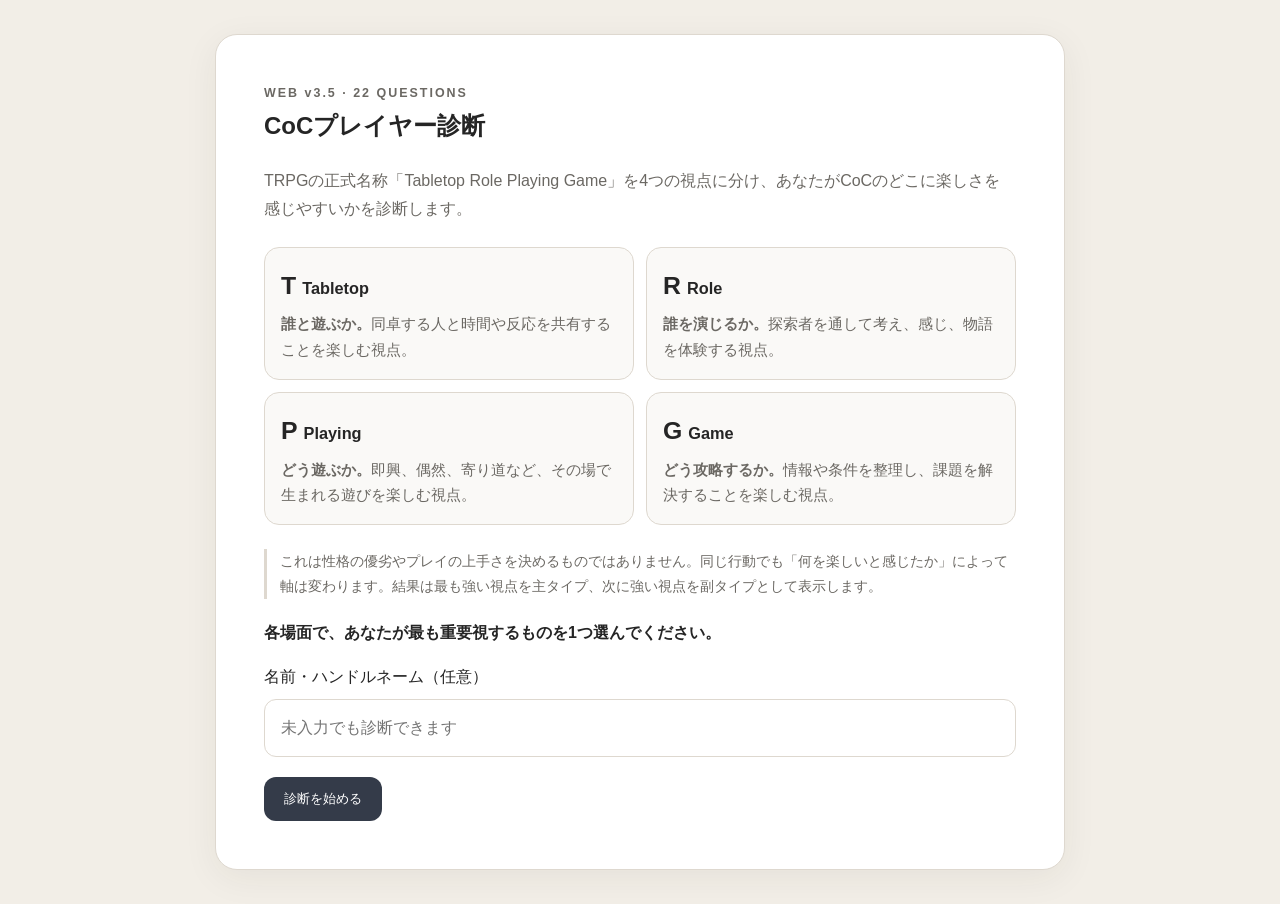
==== index.html @ da8b5dce "Add CoC player diagnosis static site" ====
<!doctype html>
<html lang="ja">
<head>
<meta charset="utf-8">
<meta name="viewport" content="width=device-width,initial-scale=1">
<title>CoCプレイヤー診断</title>
<meta name="description" content="22問で、あなたがCoCのどこに楽しさを感じやすいかを12タイプに診断します。">
<meta property="og:title" content="CoCプレイヤー診断">
<meta property="og:description" content="22問であなたのCoCの遊び方を12タイプに診断。">
<meta property="og:type" content="website">
<meta property="og:url" content="https://kanjiki.github.io/coc-player-type/">
<meta name="twitter:card" content="summary">
<style>
:root{--ink:#252525;--muted:#6b6863;--paper:#f2eee7;--card:#fff;--line:#ded8cf;--accent:#343b49}*{box-sizing:border-box}body{margin:0;background:var(--paper);color:var(--ink);font-family:-apple-system,BlinkMacSystemFont,"Segoe UI","Noto Sans JP",sans-serif;line-height:1.75}.wrap{width:min(850px,calc(100% - 28px));margin:34px auto}.card{background:var(--card);border:1px solid var(--line);border-radius:22px;padding:clamp(22px,5vw,48px);box-shadow:0 8px 35px #342b2010}.hidden{display:none!important}h1,h2,h3,p{margin-top:0}.eyebrow{font-size:.78rem;letter-spacing:.16em;color:var(--muted);font-weight:800}.lead{color:var(--muted)}.axis-grid{display:grid;grid-template-columns:repeat(2,1fr);gap:12px;margin:24px 0}.axis-card{border:1px solid var(--line);border-radius:15px;padding:16px;background:#faf9f7}.axis-card h3{margin:0 0 5px;font-size:1.02rem}.axis-card b{font-size:1.55rem;margin-right:6px}.axis-card p{font-size:.91rem;color:var(--muted);margin:0}.note{font-size:.88rem;color:var(--muted);border-left:3px solid var(--line);padding-left:13px;margin:20px 0}input{width:100%;padding:14px 16px;border:1px solid var(--line);border-radius:12px;font:inherit;margin:8px 0 20px}.btns{display:flex;gap:10px;flex-wrap:wrap}.btn{border:0;border-radius:12px;padding:13px 20px;background:var(--accent);color:#fff;font:700 1rem inherit;cursor:pointer}.btn.sub{background:#ebe7e0;color:var(--ink)}.progress{height:8px;background:#e6e1d9;border-radius:10px;overflow:hidden;margin:12px 0 28px}.progress i{display:block;height:100%;background:var(--accent)}.option{display:block;width:100%;text-align:left;margin:10px 0;padding:15px 17px;border:1px solid var(--line);border-radius:14px;background:#fff;color:var(--ink);font:inherit;cursor:pointer}.option:hover,.option.selected{border-color:var(--accent);background:#f4f5f7}.type{font-size:clamp(2.7rem,11vw,5.7rem);font-weight:900;line-height:1.08;margin:.15em 0}.type-code{margin:7px 0 4px;color:var(--muted);font-weight:900;letter-spacing:.08em}.subtitle{font-size:1.2rem;color:var(--muted);font-weight:700}.box{background:#f7f5f1;border-radius:16px;padding:20px;margin:20px 0}.compat{border-left:6px solid var(--accent)}.scores{display:grid;grid-template-columns:repeat(4,1fr);gap:9px;margin:18px 0}.score{background:#f3f1ed;border-radius:12px;text-align:center;padding:12px 4px}.score b{display:block;font-size:1.3rem}canvas#radar{width:min(100%,650px);display:block;margin:15px auto}.status{color:var(--muted);font-size:.9rem;margin-top:12px}.share-note{color:var(--muted);font-size:.85rem;margin-top:13px}@media(max-width:560px){.scores,.axis-grid{grid-template-columns:1fr}.btn{width:100%}}
</style>
</head>
<body>
<main class="wrap">
<section id="start" class="card">
<div class="eyebrow">WEB v3.5 · 22 QUESTIONS</div><h1>CoCプレイヤー診断</h1>
<p class="lead">TRPGの正式名称「Tabletop Role Playing Game」を4つの視点に分け、あなたがCoCのどこに楽しさを感じやすいかを診断します。</p>
<div class="axis-grid">
<article class="axis-card"><h3><b>T</b>Tabletop</h3><p><strong>誰と遊ぶか。</strong>同卓する人と時間や反応を共有することを楽しむ視点。</p></article>
<article class="axis-card"><h3><b>R</b>Role</h3><p><strong>誰を演じるか。</strong>探索者を通して考え、感じ、物語を体験する視点。</p></article>
<article class="axis-card"><h3><b>P</b>Playing</h3><p><strong>どう遊ぶか。</strong>即興、偶然、寄り道など、その場で生まれる遊びを楽しむ視点。</p></article>
<article class="axis-card"><h3><b>G</b>Game</h3><p><strong>どう攻略するか。</strong>情報や条件を整理し、課題を解決することを楽しむ視点。</p></article>
</div>
<p class="note">これは性格の優劣やプレイの上手さを決めるものではありません。同じ行動でも「何を楽しいと感じたか」によって軸は変わります。結果は最も強い視点を主タイプ、次に強い視点を副タイプとして表示します。</p>
<p><strong>各場面で、あなたが最も重要視するものを1つ選んでください。</strong></p>
<label>名前・ハンドルネーム（任意）<input id="name" maxlength="40" placeholder="未入力でも診断できます"></label>
<button class="btn" onclick="startDiagnosis()">診断を始める</button>
</section>
<section id="quiz" class="card hidden"><div id="count" class="eyebrow"></div><div class="progress"><i id="bar"></i></div><h2 id="question"></h2><p id="scene" class="lead"></p><div id="options"></div><div class="btns"><button class="btn sub" id="back" onclick="goBack()">戻る</button></div></section>
<section id="result" class="card hidden"><div class="eyebrow">YOUR COC PLAYER TYPE</div><p id="named" class="lead"></p><div id="type" class="type"></div><div id="typeCode" class="type-code"></div><div id="typeName" class="subtitle"></div><canvas id="radar" width="700" height="560"></canvas><div id="scores" class="scores"></div><div class="box"><h3>あなたのプレイスタイル</h3><p id="description"></p></div><div class="box compat"><h3>相性◎ <span id="compatType"></span></h3><p id="compatReason"></p></div><div class="box"><h3>T / R / P / G の読み方</h3><div id="axisDetails" class="axis-grid"></div></div><p id="same" class="lead"></p><div class="btns"><button class="btn" onclick="saveImage()">結果画像を保存</button><button class="btn" onclick="shareX()">Xで共有</button><button class="btn sub" onclick="nativeShare()">共有</button><button class="btn sub" onclick="copyResult()">結果をコピー</button><button class="btn sub" onclick="restart()">もう一度</button></div><p class="share-note">PCなど画像を直接共有できない環境では、結果画像を保存した後にX投稿画面を開きます。</p><p id="status" class="status"></p></section>
</main>
<script>
const APP_VERSION='3.5.0';
const SITE_URL='https://kanjiki.github.io/coc-player-type/';
const GAS_API_URL='https://script.google.com/macros/s/AKfycbxpLJ0yHbtepDPN4psF2YjcACxjlDosoeawcub04S1Fw8OlVNQe9ndYoj5sgrIDUpAW0g/exec';
const QUESTIONS=[
['卓への誘い','知人からCoCのセッションに誘われた。参加者とシナリオはまだ決まっていない。',['どのような人が参加するのかが気になる。気の合う人たちなら、内容はそれほど問わない。','どのような探索者を作ることができそうかを考える。','まだ何も決まっていないことに、かえって楽しさを感じる。','所要時間やシナリオの難易度など、予定を立てるための情報がほしい。'],[1.5,1,1,1]],
['初対面のPL','参加者の中に、同卓したことのないPLが数人いる。',['初めての人たちとうまく馴染めるかが気になる。','その人たちに合わせ、どのような探索者を作るか考える。','思いがけないやり取りが起こりそうで楽しみだ。','卓の進行速度が読みにくい点が気になる。'],[1.5,1,1,1.5]],
['シナリオ選択','複数のシナリオから一つを選ぶことになった。',['今回のメンバーで最も楽しくなりそうなもの。','作りたい探索者を活かせそうなもの。','あらすじから展開が読めないもの。','遊びごたえがありそうなもの。'],[1.5,1.5,1.5,1.5]],
['HOを握るなら','HOを選択することになった。',['他の人の希望を見て残ったものを選ぶ。','一番性癖に刺さったものを選ぶ。','自由度が高そうなものを選ぶ。','自分の能力が活かせそうなものを選ぶ。'],[1.5,1,1.5,1.5]],
['探索者作成','新しい探索者を作る。何を重視する？',['誰かと組んだときに会話や絡みが生まれやすい人物。','どんな人生を送り、何を大切にしている人物か。','こんな人物を作ったら卓でどうなるか。','技能や能力値を見て役立つ構成。'],[1,1.5,1,1]],
['セッション開始','このシナリオでは探索者の行動にかなり自由度がある。',['このメンバーで好きに遊べることが楽しみ。','探索者が最も行いそうな行動を考える。','普段ならしない行動も選択肢に入れたい。','最もゴールに近づく行動を取る。'],[1.5,1.5,1,1]],
['NPCとの会話','会話が続くが、事件に関係する情報はまだ出てこない。',['他のPLの反応を見ることも含めて楽しめる。','探索者ならどんな態度を取るか考える。','事件と関係のない話題まで広げてみる。','会話を整理して要点を聞きたい。'],[1,1.5,1.5,1.5]],
['ダイスの振り直し','KPからダイスを振り直す権利が与えられた。',['皆のために使いたい。','自分のロールプレイを通すために使いたい。','思い切った提案を通すために使いたい。','状況を打開する手札として使いたい。'],[1,1.5,.5,1.5]],
['発狂','あなたの探索者は発狂してしまった。',['他PLにも伝わりやすい発狂ロールプレイをする。','探索者に最もふさわしい発狂ロールプレイをする。','発狂を逆手に取り何かできないか考える。','速やかに精神分析を要求する。'],[1,1.5,1.5,1.5]],
['偶然の失敗','ダイスに失敗し、予想外の状況になった。',['全員で慌てたり笑ったりすることも面白い。','失敗を踏まえたロールプレイを考える。','失敗をきっかけに違う方向へ話を転がしたい。','当初の計画をどう修正するか考える。'],[.5,1.5,1,1.5]],
['他PLの発言','別のPLがシリアスな場面で少し場違いな発言をした。',['その一言で卓全体の空気が変わるのも楽しい。','探索者ならどう受け取るか考える。','流れに乗って自分も軽い返しをしてみる。','今後の交渉や状況への影響が気になる。','KPの次の発言を待つ。'],[1,1.5,.5,1,0]],
['戦闘の進め方','探索者たちは戦闘に突入した。',['他のPLの反応も含めて楽しむ。','戦闘中もロールプレイを続ける。','できれば戦闘以外の技能を振りたい。','リスクとリターンを考え戦略を練る。'],[1,1.5,1.5,1.5]],
['トロッコ問題','5人を救うには、別の1人を犠牲にする必要があるように見える。',['難しい状況を全員で体験することが印象に残る。','探索者が選択後に何を抱えるか考える。','本当にこの二択しかないのか考える。','最も被害の少ない選択を考える。'],[1,1.5,1,1.5]],
['探索中の寄り道','本筋とは関係なさそうな場所を見つけた。',['皆で見て回る時間も楽しそう。','探索者が興味を持つか考える。','関係がなさそうだからこそ寄り道したい。','残り時間から寄る価値を判断する。'],[1,1,1.5,1.5]],
['KPの想定外','KPの想定していなかった方法で問題を解決した。',['全員で「まさか」と笑えるのが面白い。','探索者の行動の結果なので胸を張る。','この先も予定外の方向へ進めたい。','次に必要な行動を考える。'],[1,1.5,1.5,1.5]],
['危険な呪文','大きな代償を伴うが状況を打開できる呪文が見つかった。',['皆でどうするか話す時間が記憶に残る。','探索者なら使うかを考える。','使い方を変えたら別の結果にならないか試す。','成功確率と代償を比較する。'],[1,1.5,1.5,1.5]],
['長時間セッション','予定より1時間以上長引いている。',['このメンバーともう少し遊びたい。','探索者の結末まで見届けたい。','普段なら見ないところまで遊べそう。','明日の予定から終了時刻が気になる。'],[1,1,.5,1.5]],
['探索者の死','自分の探索者が瀕死になった。',['それすら楽しい思い出になると感じる。','死ぬ間際のロールプレイを考える。','最後に思い切ったことをしたい。','生存率を上げる手段を整理する。'],[.5,1,1,1]],
['セッション終了','KPがセッション終了を告げた。',['この人たちと遊べなくなるのが少し寂しい。','探索者やNPCのその後に思いをはせる。','もう少し何かやってもよかったと思う。','未回収の情報や未解決部分が気になる。'],[1,1,1,1]],
['セッション後','感想を話している。',['PL会議が盛り上がったことを振り返る。','探索者の心情を振り返る。','予想外に転がった場面を振り返る。','別の判断ならもっと上手く進めたか考える。'],[1.5,1.5,1,1.5]],
['次回の卓','同じメンバーから「またやろう」と誘われた。',['シナリオが何であれこのメンバーなら参加したい。','次はどんな探索者を作るか考える。','次は少し変わった遊び方をしたい。','次はもう少し難しいシナリオをしたい。'],[2,2,2,2]],
['最後に残せるもの','CoCを二度と遊べないとしたら、一つだけ残せる。',['このメンバーと笑ったり騒いだりした時間。','探索者としてその世界を生きた感覚。','その卓だけの偶然の展開や出来事。','難しい事件を判断で解決した達成感。','セッションログ。'],[2,2,2,2,0]]];
const KEYS=['T','R','P','G'];
const NAMES={T:'Tabletop',R:'Role',P:'Playing',G:'Game'};
const TYPE_NICKNAMES={TR:'共演卓型',TP:'ハプニング卓型',TG:'チーム攻略型',RT:'関係性演者型',RP:'即興役者型',RG:'役柄攻略型',PT:'巻き込み即興型',PR:'即興ドラマ型',PG:'奇策攻略型',GT:'協働攻略型',GR:'キャラ戦術型',GP:'実験攻略型'};
const AXES={T:['誰と遊ぶか','人と同じ時間や出来事を共有することに価値を置く視点です。場の反応や関係を受け止め、皆が参加しやすい空気を育てます。強く出ると、慣れたメンバーや共有済みの作法を安心材料にし、新しい形式には慎重になることがあります。'],R:['誰を演じるか','探索者を媒介に、世界を考え、感じ、選択することに価値を置く視点です。人物像や関係に説得力と余韻を生みます。強く出ると、自分の探索者の体験だけで満足し、卓全体への目配りが後になることがあります。'],P:['どう遊ぶか','正解だけでなく、即興、偶然、寄り道、試みから生まれる遊びに価値を置く視点です。予定外を展開へ変え、卓に新鮮さを加えます。強く出ると、自分が面白いと感じた発想が周囲にも同じように届いていると思いやすいことがあります。'],G:['どう攻略するか','情報、条件、リスクを整理し、与えられた課題を解決することに価値を置く視点です。目的を見失わず、セッションを前へ進めます。強く出ると、決められた課題の処理に集中し、目的のない寄り道や課題自体の組み替えを後回しにすることがあります。']};
const TYPE_DATA={TR:['つながりを育てる物語の伴走者','同卓する人との空気や関係を大切にしながら、探索者同士の感情や物語を味わうタイプです。相手の表現を受け止め、会話に温度を生むのが得意。慣れた関係や共有された作法を安心材料にするぶん、新しい進め方には少し時間をかけて馴染むことがあります。'],TP:['みんなの遊びを広げるムードメーカー','卓全体の楽しさを見ながら、偶然や寄り道を遊びへ変えるタイプです。場の反応を拾って展開を柔らかく広げます。周囲への配慮が発想の安全網になる一方、いつもの空気を守ろうとして大胆な案を一度見送ることもあります。'],TG:['卓を整える安定進行サポーター','参加者の歩調を見ながら、今必要な行動を着実に進めるタイプです。情報整理や役割分担を通じて、誰も置いていかない進行を支えます。既に共有された目的や手順には強い一方、前例のない方針には慎重に確かめてから動く傾向があります。'],RT:['関係の中で探索者を生きる演技派','探索者の気持ちや背景を軸にしつつ、他のPCとの関係の中で表現を深めるタイプです。やり取りに説得力と余韻を生みます。自分の探索者の体験に集中すると、その場で十分楽しめているぶん、全体の進行への目配りが後になることがあります。'],RP:['ひらめきで物語を動かす主人公肌','探索者らしさを起点に、予想外の選択や展開まで楽しむタイプです。キャラクターの衝動を生きた物語へ変える力があります。自分の中で面白さがはっきりしているほど、その魅力が他の参加者にも共有されているかを確認し忘れることがあります。'],RG:['信念と解決を両立する実践派','探索者として筋の通った選択をしながら、事件の解決にも責任を持つタイプです。物語上の納得感と成果を両立させます。人物像と目的の両方を大切にするため、即興的な方向転換には理由や手応えを求めやすい傾向があります。'],PT:['場を読んで仕掛けるアイデアメーカー','面白い出来事を自分から生み出しつつ、卓の反応を見て強さを調整できるタイプです。発想と気配りを両立し、停滞した場面へ風を入れます。手応えのあるアイデアほど自信を持ちやすいので、周囲が別の楽しみを見ている時には一呼吸置くと魅力がより伝わります。'],PR:['キャラクターで驚きを生む表現者','まず面白い展開を見つけ、それを探索者らしい行動として形にするタイプです。卓に忘れがたい瞬間を作る創造力があります。自分の発想とキャラクター像が強く結びつくほど、周囲にも同じ面白さが届いていると感じやすい面があります。'],PG:['試して突破するトリックスター','定石に限らず面白そうな方法を試し、使えるものを解決へつなげるタイプです。停滞を破る実験精神と実用性を備えます。発想が成果へ直結すると、人間関係や感情の過程を短く扱いやすいため、仲間の反応を拾うと強みがさらに活きます。'],GT:['全員を前へ運ぶナビゲーター','事件解決を軸に、参加者が動きやすい順序や役割を整えるタイプです。目的を見失わず、卓全体を安定して前進させます。与えられた課題の処理には特に強い一方、課題そのものを作り替える発想は、他の人の提案から得ることが多いでしょう。'],GR:['探索者らしく解き明かす戦略家','事件を解決することを優先しながら、探索者の人格や選択にも筋を通すタイプです。効率だけでなく物語として納得できる攻略を組み立てます。明確な目的と人物像があるほど力を発揮する反面、目的の見えない寄り道には価値を見つけるまで少し時間がかかります。'],GP:['手段を発明する攻略クリエイター','ゴールを見据えながら、常識にとらわれない方法を試すタイプです。与えられた問題を柔軟な手段で解くことに強く、突破口を作ります。成功条件へ意識が集まると、人物同士の感情や過程を結果より軽く見ることがあるため、そこを拾う仲間がいると幅が広がります。']};
const COMPAT={TR:['GT','GTが次に必要な行動を示し、TRが人間関係と会話に厚みを加えます。進行と交流を自然に分担できる組み合わせです。'],TP:['GR','TPの柔らかな発想を、GRが探索者らしさと解決の両面から形にします。遊び心がシナリオへきれいにつながります。'],TG:['RT','TGが全員の歩調と進行を整え、RTが場面に感情と物語を加えます。安定した卓に印象深い交流が生まれます。'],RT:['TG','TGが迷いなく場面を前へ運ぶため、RTは探索者同士の関係や感情表現に集中できます。互いの得意分野が明確です。'],RP:['GT','GTが目的と卓全体の見通しを支え、RPが探索者ならではの意外性を加えます。自由な表現が物語の前進へ結びつきます。'],RG:['TP','TPが周囲を見ながら安全な変化を持ち込み、RGがそれを探索者らしい解決へ整えます。堅実さと遊び心が両立します。'],PT:['GR','PTが場を動かすアイデアを出し、GRが人物像と目的に沿って磨きます。発想担当と編集担当のように力を合わせられます。'],PR:['TG','TGが共有目的と安定した足場を作ることで、PRの大胆な表現が卓全体へ届きやすくなります。刺激と安定が互いを引き立てます。'],PG:['TR','PGの実験的な攻略に、TRが仲間との関係や場の反応を結びつけます。面白い方法が全員の体験として育つ組み合わせです。'],GT:['RP','GTがセッションを前へ運び、RPが探索者ならではの感情と意外性を加えます。達成だけで終わらない物語が生まれます。'],GR:['PT','GRの筋道ある攻略に、PTが周囲へ配慮した偶発性を持ち込みます。完成度と新鮮さを同時に高められます。'],GP:['TR','GPが柔軟な方法で突破口を作り、TRがその過程を人や探索者の関係へつなぎます。攻略が共有した物語として残ります。']};
let index=0,answers=Array(22).fill(null),orders=[],resultData=null;const progressLogged=new Set();
function el(id){return document.getElementById(id)}function show(id){['start','quiz','result'].forEach(x=>el(x).classList.toggle('hidden',x!==id))}
function createSessionId(){try{if(crypto&&crypto.randomUUID)return crypto.randomUUID()}catch(e){}return 's_'+Date.now().toString(36)+'_'+Math.random().toString(36).slice(2,12)}let sessionId='';try{sessionId=sessionStorage.getItem('coc_diag_session_id')||'';if(!sessionId){sessionId=createSessionId();sessionStorage.setItem('coc_diag_session_id',sessionId)}}catch(e){sessionId=createSessionId()}
function detectSource(){try{const src=new URLSearchParams(location.search).get('src');if(src==='x')return'x';if(!document.referrer)return'direct';const host=new URL(document.referrer).hostname.toLowerCase();if(host==='x.com'||host.endsWith('.x.com')||host==='twitter.com'||host.endsWith('.twitter.com')||host==='t.co')return'x';return'other'}catch(e){return document.referrer?'other':'direct'}}function deviceClass(){return/Android|iPhone|iPad|iPod|Mobile/i.test(navigator.userAgent||'')?'mobile':'desktop'}
function postToGas(action,data){const form=new URLSearchParams();form.set('payload',JSON.stringify({action,data}));return fetch(GAS_API_URL,{method:'POST',mode:'no-cors',headers:{'Content-Type':'application/x-www-form-urlencoded;charset=UTF-8'},body:form.toString(),keepalive:true}).catch(()=>{})}
function logFunnel(event,extra={}){postToGas('funnel',{sessionId,event,source:detectSource(),type:resultData?resultData.type:'',questionIndex:extra.questionIndex==null?'':extra.questionIndex,shareMethod:extra.shareMethod||'',referrer:document.referrer||'',deviceClass:deviceClass(),success:typeof extra.success==='boolean'?extra.success:'',note:extra.note||''})}
function startDiagnosis(){index=0;answers=Array(22).fill(null);orders=QUESTIONS.map(q=>q[2].map((_,i)=>i).sort(()=>Math.random()-.5));progressLogged.clear();logFunnel('start');show('quiz');renderQuestion()}
function renderQuestion(){const q=QUESTIONS[index];el('count').textContent='QUESTION '+(index+1)+' / 22';el('bar').style.width=((index+1)/22*100)+'%';el('question').textContent=q[0];el('scene').textContent=q[1];el('back').disabled=index===0;el('options').innerHTML='';orders[index].forEach(i=>{const b=document.createElement('button');b.className='option'+(answers[index]===i?' selected':'');b.textContent=q[2][i];b.onclick=()=>choose(i);el('options').appendChild(b)})}
function choose(i){answers[index]=i;const n=index+1;if([5,10,15,20,22].includes(n)&&!progressLogged.has(n)){progressLogged.add(n);logFunnel('question_progress',{questionIndex:n})}if(index<21){index++;renderQuestion()}else finish()}function goBack(){if(index>0){index--;renderQuestion()}}
function finish(){const raw={T:0,R:0,P:0,G:0},max={T:0,R:0,P:0,G:0};QUESTIONS.forEach((q,qi)=>{KEYS.forEach((k,i)=>max[k]+=q[3][i]||0);const a=answers[qi];if(a<4)raw[KEYS[a]]+=q[3][a]||0});const scores={};KEYS.forEach(k=>scores[k]=Math.round(raw[k]/max[k]*250)/10);const sorted=KEYS.slice().sort((a,b)=>scores[b]-scores[a]||KEYS.indexOf(a)-KEYS.indexOf(b));const type=sorted[0]+sorted[1];resultData={name:el('name').value.trim(),type,scores,description:TYPE_DATA[type][1],typeName:TYPE_DATA[type][0],nickname:TYPE_NICKNAMES[type],compat:COMPAT[type]};renderResult();show('result');logFunnel('result_view',{questionIndex:22});saveToSheet()}
function renderResult(){const r=resultData;el('named').textContent=r.name?r.name+'さんの診断結果':'';el('type').textContent=r.nickname;el('typeCode').textContent=r.type+' · '+NAMES[r.type[0]]+' × '+NAMES[r.type[1]];el('typeName').textContent=r.typeName;el('description').textContent=r.description;el('compatType').textContent=r.compat[0]+'（'+(TYPE_NICKNAMES[r.compat[0]]||'')+'）';el('compatReason').textContent=r.compat[1];el('scores').innerHTML=KEYS.map(k=>'<div class="score">'+k+'<b>'+r.scores[k].toFixed(1)+'</b>/ 25</div>').join('');el('axisDetails').innerHTML=KEYS.map(k=>'<article class="axis-card"><h3><b>'+k+'</b>'+NAMES[k]+' — '+AXES[k][0]+'</h3><p>'+AXES[k][1]+'</p></article>').join('');drawRadar(el('radar').getContext('2d'),r.scores,350,275,195)}
function saveToSheet(){postToGas('saveResponse',{name:resultData.name,type:resultData.type,scores:resultData.scores,answers:answers.map(i=>String.fromCharCode(65+i))});el('same').textContent='回答を集計へ送信しました。'}
function drawRadar(ctx,s,cx,cy,r){if(ctx.canvas.width<=700)ctx.clearRect(0,0,ctx.canvas.width,ctx.canvas.height);const scale=Math.max(5,Math.max(...KEYS.map(k=>s[k]))*1.12),pts=i=>[cx+Math.sin(Math.PI/2*i)*r,cy-Math.cos(Math.PI/2*i)*r];ctx.strokeStyle='#d5d1ca';ctx.lineWidth=2;for(let n=1;n<=5;n++){ctx.beginPath();for(let i=0;i<4;i++){const p=pts(i),f=n/5,x=cx+(p[0]-cx)*f,y=cy+(p[1]-cy)*f;i?ctx.lineTo(x,y):ctx.moveTo(x,y)}ctx.closePath();ctx.stroke()}ctx.fillStyle='#343b4955';ctx.strokeStyle='#343b49';ctx.lineWidth=4;ctx.beginPath();KEYS.forEach((k,i)=>{const p=pts(i),f=Math.min(1,s[k]/scale),x=cx+(p[0]-cx)*f,y=cy+(p[1]-cy)*f;i?ctx.lineTo(x,y):ctx.moveTo(x,y)});ctx.closePath();ctx.fill();ctx.stroke();ctx.fillStyle='#252525';ctx.font='700 26px sans-serif';ctx.textAlign='center';KEYS.forEach((k,i)=>{const p=pts(i);ctx.fillText(k,p[0],p[1]+(i===2?30:i===0?-15:8))})}
function shareText(){const r=resultData,who=r.name?r.name+'さんの':'私の';return who+'CoCプレイヤータイプは【'+r.nickname+'（'+r.type+'）】でした！\nあなたは何型？\n#CoCプレイヤー診断 #クトゥルフ神話TRPG'}
function roundRect(ctx,a,b,w,h,r){ctx.beginPath();if(typeof ctx.roundRect==='function'){ctx.roundRect(a,b,w,h,r);return}const rr=Math.min(r,w/2,h/2);ctx.moveTo(a+rr,b);ctx.arcTo(a+w,b,a+w,b+h,rr);ctx.arcTo(a+w,b+h,a,b+h,rr);ctx.arcTo(a,b+h,a,b,rr);ctx.arcTo(a,b,a+w,b,rr);ctx.closePath()}
function fitFont(ctx,text,maxWidth,startSize,minSize,weight='900'){let size=startSize;while(size>minSize){ctx.font=weight+' '+size+'px sans-serif';if(ctx.measureText(text).width<=maxWidth)return size;size-=2}ctx.font=weight+' '+minSize+'px sans-serif';return minSize}
function buildCanvas(){const c=document.createElement('canvas');c.width=1200;c.height=1200;const x=c.getContext('2d'),r=resultData;x.fillStyle='#f2eee7';x.fillRect(0,0,1200,1200);x.fillStyle='#fff';roundRect(x,55,45,1090,1110,35);x.fill();x.textAlign='center';x.fillStyle='#6b6863';x.font='800 28px sans-serif';x.fillText('CoCプレイヤー診断',600,105);x.fillStyle='#252525';fitFont(x,r.nickname,960,92,58,'900');x.fillText(r.nickname,600,225);x.fillStyle='#6b6863';x.font='900 34px sans-serif';x.fillText(r.type+' · '+NAMES[r.type[0]]+' × '+NAMES[r.type[1]],600,285);drawRadar(x,r.scores,600,540,185);const boxY=790,boxW=205,gap=20,total=boxW*4+gap*3,startX=(1200-total)/2;KEYS.forEach((k,i)=>{const bx=startX+i*(boxW+gap);x.fillStyle='#f3f1ed';roundRect(x,bx,boxY,boxW,135,20);x.fill();x.textAlign='center';x.fillStyle='#252525';x.font='900 28px sans-serif';x.fillText(k,bx+boxW/2,boxY+42);x.font='900 39px sans-serif';x.fillText(r.scores[k].toFixed(1),bx+boxW/2,boxY+88);x.fillStyle='#777';x.font='600 18px sans-serif';x.fillText('/ 25',bx+boxW/2,boxY+116)});x.fillStyle='#252525';x.font='800 34px sans-serif';x.fillText('あなたは何型？',600,1010);x.fillStyle='#777';x.font='600 23px sans-serif';x.fillText('#CoCプレイヤー診断',600,1060);x.fillStyle='#8a8782';x.font='500 18px sans-serif';x.fillText('@kanjiki_trpg',600,1100);return c}
function canvasBlob(c){return new Promise((ok,no)=>c.toBlob(b=>b?ok(b):no(new Error('画像を作成できませんでした。')),'image/png'))}function safeFileName(t){return String(t||'result').replace(/[\\/:*?"<>|]/g,'_')}function downloadBlob(blob){const a=document.createElement('a'),u=URL.createObjectURL(blob);a.href=u;a.download='CoCプレイヤー診断_'+safeFileName(resultData.name||resultData.type)+'.png';document.body.appendChild(a);a.click();a.remove();setTimeout(()=>URL.revokeObjectURL(u),1500)}
async function saveImage(){try{const blob=await canvasBlob(buildCanvas());downloadBlob(blob);el('status').textContent='結果画像を保存しました。';logFunnel('image_save',{shareMethod:'download',success:true})}catch(e){el('status').textContent='結果画像の保存に失敗しました。';logFunnel('image_save',{shareMethod:'download',success:false})}}
async function shareX(){logFunnel('share_click',{shareMethod:'web_share'});try{const blob=await canvasBlob(buildCanvas()),file=new File([blob],'CoCプレイヤー診断_'+safeFileName(resultData.type)+'.png',{type:'image/png'});if(navigator.share&&(!navigator.canShare||navigator.canShare({files:[file]}))){try{await navigator.share({title:'CoCプレイヤー診断',text:shareText(),url:SITE_URL,files:[file]});el('status').textContent='共有メニューを開きました。Xを選ぶと画像付きで共有できます。';logFunnel('share_success',{shareMethod:'web_share',success:true});return}catch(e){if(e&&e.name==='AbortError'){el('status').textContent='共有をキャンセルしました。';return}}}downloadBlob(blob);logFunnel('image_save',{shareMethod:'download',success:true});const url='https://twitter.com/intent/tweet?text='+encodeURIComponent(shareText())+'&url='+encodeURIComponent(SITE_URL+'?src=x'),opened=window.open(url,'_blank','noopener,noreferrer');if(opened){el('status').textContent='①結果画像を保存しました → ②Xの投稿画面を開きました → ③保存した画像を添付してください。';logFunnel('x_intent_open',{shareMethod:'x_intent',success:true})}else{el('status').textContent='結果画像は保存しました。Xを開けなかったため、手動でXを開いて画像を添付してください。';logFunnel('x_intent_open',{shareMethod:'x_intent',success:false})}}catch(e){el('status').textContent='共有の準備に失敗しました。';logFunnel('share_success',{shareMethod:'web_share',success:false})}}
async function nativeShare(){logFunnel('share_click',{shareMethod:'web_share'});try{const blob=await canvasBlob(buildCanvas()),file=new File([blob],'CoCプレイヤー診断_'+safeFileName(resultData.type)+'.png',{type:'image/png'});if(navigator.share&&(!navigator.canShare||navigator.canShare({files:[file]}))){try{await navigator.share({title:'CoCプレイヤー診断',text:shareText(),url:SITE_URL,files:[file]});el('status').textContent='共有メニューを開きました。';logFunnel('share_success',{shareMethod:'web_share',success:true});return}catch(e){if(e&&e.name==='AbortError')return}}await copyResult()}catch(e){await copyResult()}}
async function copyResult(){try{await navigator.clipboard.writeText(shareText()+'\n'+SITE_URL);el('status').textContent='共有文をコピーしました。'}catch(e){el('status').textContent='コピーできませんでした。'}}function restart(){answers=Array(22).fill(null);orders=[];resultData=null;index=0;progressLogged.clear();el('same').textContent='';el('status').textContent='';show('start')}
document.addEventListener('DOMContentLoaded',()=>logFunnel('page_view'));
</script>
</body>
</html>
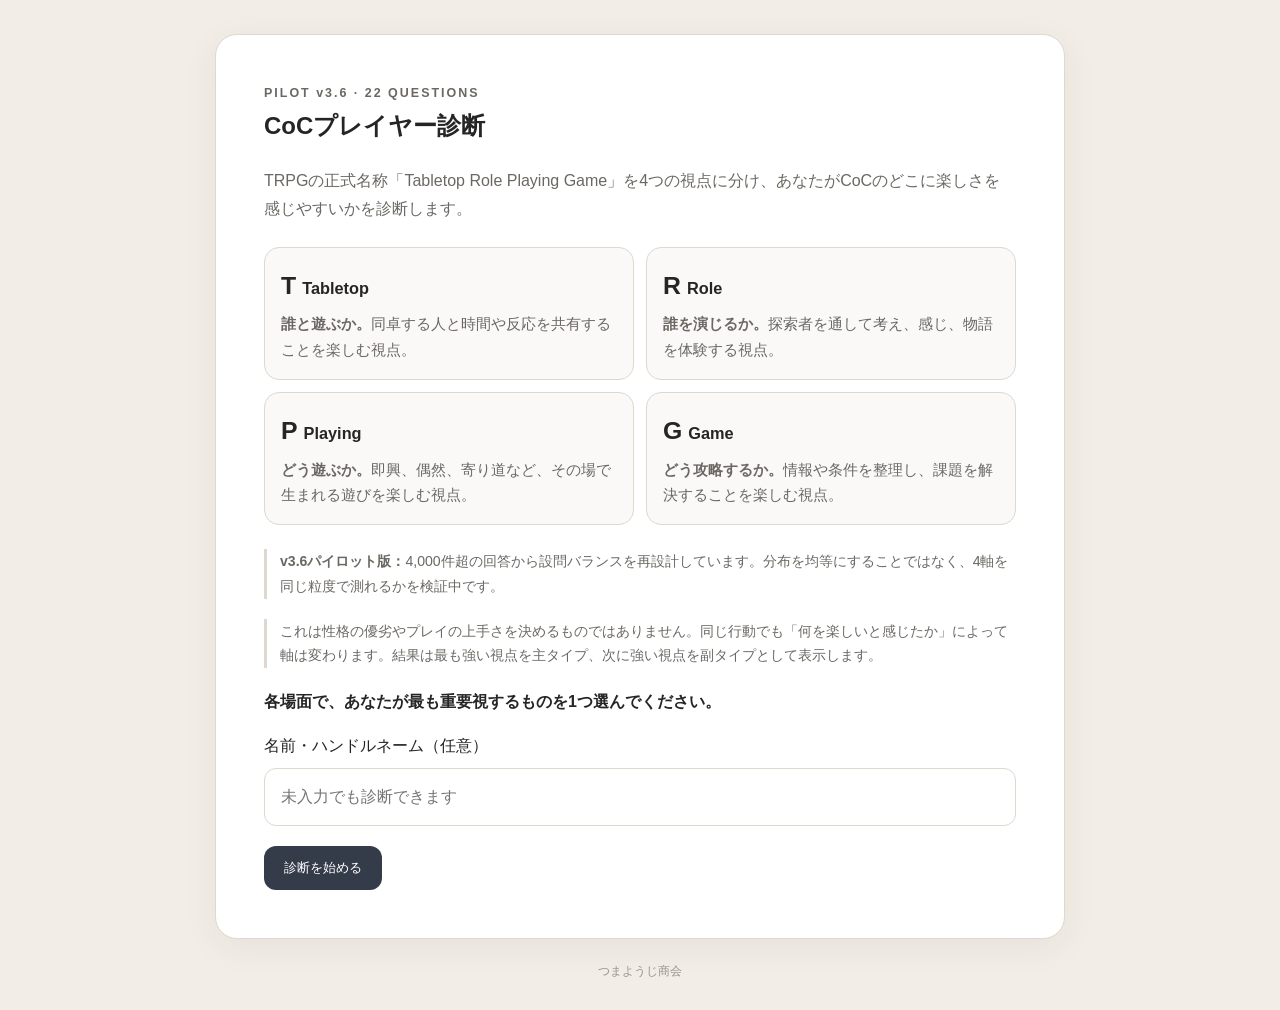
==== commit b1be31fd: "Add subtle related links to v3.6" ====
--- a/index.html
+++ b/index.html
@@ -3,7 +3,7 @@
 <head>
 <meta charset="utf-8">
 <meta name="viewport" content="width=device-width,initial-scale=1">
-<title>CoCプレイヤー診断</title>
+<title>CoCプレイヤー診断 v3.6</title>
 <meta name="description" content="22問で、あなたがCoCのどこに楽しさを感じやすいかを12タイプに診断します。">
 <meta property="og:title" content="CoCプレイヤー診断">
 <meta property="og:description" content="22問であなたのCoCの遊び方を12タイプに診断。">
@@ -11,13 +11,21 @@
 <meta property="og:url" content="https://kanjiki.github.io/coc-player-type/">
 <meta name="twitter:card" content="summary">
 <style>
-:root{--ink:#252525;--muted:#6b6863;--paper:#f2eee7;--card:#fff;--line:#ded8cf;--accent:#343b49}*{box-sizing:border-box}body{margin:0;background:var(--paper);color:var(--ink);font-family:-apple-system,BlinkMacSystemFont,"Segoe UI","Noto Sans JP",sans-serif;line-height:1.75}.wrap{width:min(850px,calc(100% - 28px));margin:34px auto}.card{background:var(--card);border:1px solid var(--line);border-radius:22px;padding:clamp(22px,5vw,48px);box-shadow:0 8px 35px #342b2010}.hidden{display:none!important}h1,h2,h3,p{margin-top:0}.eyebrow{font-size:.78rem;letter-spacing:.16em;color:var(--muted);font-weight:800}.lead{color:var(--muted)}.axis-grid{display:grid;grid-template-columns:repeat(2,1fr);gap:12px;margin:24px 0}.axis-card{border:1px solid var(--line);border-radius:15px;padding:16px;background:#faf9f7}.axis-card h3{margin:0 0 5px;font-size:1.02rem}.axis-card b{font-size:1.55rem;margin-right:6px}.axis-card p{font-size:.91rem;color:var(--muted);margin:0}.note{font-size:.88rem;color:var(--muted);border-left:3px solid var(--line);padding-left:13px;margin:20px 0}input{width:100%;padding:14px 16px;border:1px solid var(--line);border-radius:12px;font:inherit;margin:8px 0 20px}.btns{display:flex;gap:10px;flex-wrap:wrap}.btn{border:0;border-radius:12px;padding:13px 20px;background:var(--accent);color:#fff;font:700 1rem inherit;cursor:pointer}.btn.sub{background:#ebe7e0;color:var(--ink)}.progress{height:8px;background:#e6e1d9;border-radius:10px;overflow:hidden;margin:12px 0 28px}.progress i{display:block;height:100%;background:var(--accent)}.option{display:block;width:100%;text-align:left;margin:10px 0;padding:15px 17px;border:1px solid var(--line);border-radius:14px;background:#fff;color:var(--ink);font:inherit;cursor:pointer}.option:hover,.option.selected{border-color:var(--accent);background:#f4f5f7}.type{font-size:clamp(2.7rem,11vw,5.7rem);font-weight:900;line-height:1.08;margin:.15em 0}.type-code{margin:7px 0 4px;color:var(--muted);font-weight:900;letter-spacing:.08em}.subtitle{font-size:1.2rem;color:var(--muted);font-weight:700}.box{background:#f7f5f1;border-radius:16px;padding:20px;margin:20px 0}.compat{border-left:6px solid var(--accent)}.scores{display:grid;grid-template-columns:repeat(4,1fr);gap:9px;margin:18px 0}.score{background:#f3f1ed;border-radius:12px;text-align:center;padding:12px 4px}.score b{display:block;font-size:1.3rem}canvas#radar{width:min(100%,650px);display:block;margin:15px auto}.status{color:var(--muted);font-size:.9rem;margin-top:12px}.share-note{color:var(--muted);font-size:.85rem;margin-top:13px}@media(max-width:560px){.scores,.axis-grid{grid-template-columns:1fr}.btn{width:100%}}
+:root{--ink:#252525;--muted:#6b6863;--paper:#f2eee7;--card:#fff;--line:#ded8cf;--accent:#343b49}*{box-sizing:border-box}body{margin:0;background:var(--paper);color:var(--ink);font-family:-apple-system,BlinkMacSystemFont,"Segoe UI","Noto Sans JP",sans-serif;line-height:1.75}.wrap{width:min(850px,calc(100% - 28px));margin:34px auto}.card{background:var(--card);border:1px solid var(--line);border-radius:22px;padding:clamp(22px,5vw,48px);box-shadow:0 8px 35px #342b2010}.hidden{display:none!important}h1,h2,h3,p{margin-top:0}.eyebrow{font-size:.78rem;letter-spacing:.16em;color:var(--muted);font-weight:800}.lead{color:var(--muted)}.axis-grid{display:grid;grid-template-columns:repeat(2,1fr);gap:12px;margin:24px 0}.axis-card{border:1px solid var(--line);border-radius:15px;padding:16px;background:#faf9f7}.axis-card h3{margin:0 0 5px;font-size:1.02rem}.axis-card b{font-size:1.55rem;margin-right:6px}.axis-card p{font-size:.91rem;color:var(--muted);margin:0}.note{font-size:.88rem;color:var(--muted);border-left:3px solid var(--line);padding-left:13px;margin:20px 0}input{width:100%;padding:14px 16px;border:1px solid var(--line);border-radius:12px;font:inherit;margin:8px 0 20px}.btns{display:flex;gap:10px;flex-wrap:wrap}.btn{border:0;border-radius:12px;padding:13px 20px;background:var(--accent);color:#fff;font:700 1rem inherit;cursor:pointer}.btn.sub{background:#ebe7e0;color:var(--ink)}.progress{height:8px;background:#e6e1d9;border-radius:10px;overflow:hidden;margin:12px 0 28px}.progress i{display:block;height:100%;background:var(--accent)}.option{display:block;width:100%;text-align:left;margin:10px 0;padding:15px 17px;border:1px solid var(--line);border-radius:14px;background:#fff;color:var(--ink);font:inherit;cursor:pointer}.option:hover,.option.selected{border-color:var(--accent);background:#f4f5f7}.type{font-size:clamp(2.7rem,11vw,5.7rem);font-weight:900;line-height:1.08;margin:.15em 0}.type-code{margin:7px 0 4px;color:var(--muted);font-weight:900;letter-spacing:.08em}.subtitle{font-size:1.2rem;color:var(--muted);font-weight:700}.box{background:#f7f5f1;border-radius:16px;padding:20px;margin:20px 0}.compat{border-left:6px solid var(--accent)}.scores{display:grid;grid-template-columns:repeat(4,1fr);gap:9px;margin:18px 0}.score{background:#f3f1ed;border-radius:12px;text-align:center;padding:12px 4px}.score b{display:block;font-size:1.3rem}canvas#radar{width:min(100%,650px);display:block;margin:15px auto}.status{color:var(--muted);font-size:.9rem;margin-top:12px}.share-note{color:var(--muted);font-size:.85rem;margin-top:13px}
+.related-links{margin:30px 0 4px;padding-top:18px;border-top:1px solid var(--line);text-align:center;color:var(--muted)}
+.related-links .related-label{margin:0 0 5px;font-size:.72rem;letter-spacing:.08em;color:#918d86}
+.related-links a{color:var(--muted);font-size:.9rem;text-decoration:none;border-bottom:1px solid #cfc9c0;padding-bottom:1px}
+.related-links a:hover{color:var(--ink);border-color:var(--muted)}
+.site-footer{width:min(850px,calc(100% - 28px));margin:-12px auto 28px;text-align:center;font-size:.76rem;color:#99948d}
+.site-footer a{color:inherit;text-decoration:none}
+.site-footer a:hover{color:var(--muted)}
+@media(max-width:560px){.scores,.axis-grid{grid-template-columns:1fr}.btn{width:100%}}
 </style>
 </head>
 <body>
 <main class="wrap">
 <section id="start" class="card">
-<div class="eyebrow">WEB v3.5 · 22 QUESTIONS</div><h1>CoCプレイヤー診断</h1>
+<div class="eyebrow">PILOT v3.6 · 22 QUESTIONS</div><h1>CoCプレイヤー診断</h1>
 <p class="lead">TRPGの正式名称「Tabletop Role Playing Game」を4つの視点に分け、あなたがCoCのどこに楽しさを感じやすいかを診断します。</p>
 <div class="axis-grid">
 <article class="axis-card"><h3><b>T</b>Tabletop</h3><p><strong>誰と遊ぶか。</strong>同卓する人と時間や反応を共有することを楽しむ視点。</p></article>
@@ -25,41 +33,21 @@
 <article class="axis-card"><h3><b>P</b>Playing</h3><p><strong>どう遊ぶか。</strong>即興、偶然、寄り道など、その場で生まれる遊びを楽しむ視点。</p></article>
 <article class="axis-card"><h3><b>G</b>Game</h3><p><strong>どう攻略するか。</strong>情報や条件を整理し、課題を解決することを楽しむ視点。</p></article>
 </div>
+<p class="note"><strong>v3.6パイロット版：</strong>4,000件超の回答から設問バランスを再設計しています。分布を均等にすることではなく、4軸を同じ粒度で測れるかを検証中です。</p>
 <p class="note">これは性格の優劣やプレイの上手さを決めるものではありません。同じ行動でも「何を楽しいと感じたか」によって軸は変わります。結果は最も強い視点を主タイプ、次に強い視点を副タイプとして表示します。</p>
 <p><strong>各場面で、あなたが最も重要視するものを1つ選んでください。</strong></p>
 <label>名前・ハンドルネーム（任意）<input id="name" maxlength="40" placeholder="未入力でも診断できます"></label>
 <button class="btn" onclick="startDiagnosis()">診断を始める</button>
 </section>
 <section id="quiz" class="card hidden"><div id="count" class="eyebrow"></div><div class="progress"><i id="bar"></i></div><h2 id="question"></h2><p id="scene" class="lead"></p><div id="options"></div><div class="btns"><button class="btn sub" id="back" onclick="goBack()">戻る</button></div></section>
-<section id="result" class="card hidden"><div class="eyebrow">YOUR COC PLAYER TYPE</div><p id="named" class="lead"></p><div id="type" class="type"></div><div id="typeCode" class="type-code"></div><div id="typeName" class="subtitle"></div><canvas id="radar" width="700" height="560"></canvas><div id="scores" class="scores"></div><div class="box"><h3>あなたのプレイスタイル</h3><p id="description"></p></div><div class="box compat"><h3>相性◎ <span id="compatType"></span></h3><p id="compatReason"></p></div><div class="box"><h3>T / R / P / G の読み方</h3><div id="axisDetails" class="axis-grid"></div></div><p id="same" class="lead"></p><div class="btns"><button class="btn" onclick="saveImage()">結果画像を保存</button><button class="btn" onclick="shareX()">Xで共有</button><button class="btn sub" onclick="nativeShare()">共有</button><button class="btn sub" onclick="copyResult()">結果をコピー</button><button class="btn sub" onclick="restart()">もう一度</button></div><p class="share-note">PCなど画像を直接共有できない環境では、結果画像を保存した後にX投稿画面を開きます。</p><p id="status" class="status"></p></section>
+<section id="result" class="card hidden"><div class="eyebrow">YOUR COC PLAYER TYPE</div><p id="named" class="lead"></p><div id="type" class="type"></div><div id="typeCode" class="type-code"></div><div id="typeName" class="subtitle"></div><canvas id="radar" width="700" height="560"></canvas><div id="scores" class="scores"></div><div class="box"><h3>あなたのプレイスタイル</h3><p id="description"></p></div><div class="box compat"><h3>相性◎ <span id="compatType"></span></h3><p id="compatReason"></p></div><div class="box"><h3>T / R / P / G の読み方</h3><div id="axisDetails" class="axis-grid"></div></div><p id="same" class="lead"></p><div class="btns"><button class="btn" onclick="saveImage()">結果画像を保存</button><button class="btn" onclick="shareX()">Xで共有</button><button class="btn sub" onclick="nativeShare()">共有</button><button class="btn sub" onclick="copyResult()">結果をコピー</button><button class="btn sub" onclick="restart()">もう一度</button></div><p class="share-note">PCなど画像を直接共有できない環境では、結果画像を保存した後にX投稿画面を開きます。</p><p id="status" class="status"></p><div class="related-links"><p class="related-label">他にも作ってます</p><a href="https://kanjiki.github.io/coc-continuation-finder/" target="_blank" rel="noopener noreferrer">この自陣、次どこ行く？</a></div></section>
 </main>
+<footer class="site-footer"><a href="https://kanjiki.github.io/kanjiki-HP/" target="_blank" rel="noopener noreferrer">つまようじ商会</a></footer>
 <script>
-const APP_VERSION='3.5.0';
+const APP_VERSION='3.6.0-pilot';
 const SITE_URL='https://kanjiki.github.io/coc-player-type/';
 const GAS_API_URL='https://script.google.com/macros/s/AKfycbxpLJ0yHbtepDPN4psF2YjcACxjlDosoeawcub04S1Fw8OlVNQe9ndYoj5sgrIDUpAW0g/exec';
-const QUESTIONS=[
-['卓への誘い','知人からCoCのセッションに誘われた。参加者とシナリオはまだ決まっていない。',['どのような人が参加するのかが気になる。気の合う人たちなら、内容はそれほど問わない。','どのような探索者を作ることができそうかを考える。','まだ何も決まっていないことに、かえって楽しさを感じる。','所要時間やシナリオの難易度など、予定を立てるための情報がほしい。'],[1.5,1,1,1]],
-['初対面のPL','参加者の中に、同卓したことのないPLが数人いる。',['初めての人たちとうまく馴染めるかが気になる。','その人たちに合わせ、どのような探索者を作るか考える。','思いがけないやり取りが起こりそうで楽しみだ。','卓の進行速度が読みにくい点が気になる。'],[1.5,1,1,1.5]],
-['シナリオ選択','複数のシナリオから一つを選ぶことになった。',['今回のメンバーで最も楽しくなりそうなもの。','作りたい探索者を活かせそうなもの。','あらすじから展開が読めないもの。','遊びごたえがありそうなもの。'],[1.5,1.5,1.5,1.5]],
-['HOを握るなら','HOを選択することになった。',['他の人の希望を見て残ったものを選ぶ。','一番性癖に刺さったものを選ぶ。','自由度が高そうなものを選ぶ。','自分の能力が活かせそうなものを選ぶ。'],[1.5,1,1.5,1.5]],
-['探索者作成','新しい探索者を作る。何を重視する？',['誰かと組んだときに会話や絡みが生まれやすい人物。','どんな人生を送り、何を大切にしている人物か。','こんな人物を作ったら卓でどうなるか。','技能や能力値を見て役立つ構成。'],[1,1.5,1,1]],
-['セッション開始','このシナリオでは探索者の行動にかなり自由度がある。',['このメンバーで好きに遊べることが楽しみ。','探索者が最も行いそうな行動を考える。','普段ならしない行動も選択肢に入れたい。','最もゴールに近づく行動を取る。'],[1.5,1.5,1,1]],
-['NPCとの会話','会話が続くが、事件に関係する情報はまだ出てこない。',['他のPLの反応を見ることも含めて楽しめる。','探索者ならどんな態度を取るか考える。','事件と関係のない話題まで広げてみる。','会話を整理して要点を聞きたい。'],[1,1.5,1.5,1.5]],
-['ダイスの振り直し','KPからダイスを振り直す権利が与えられた。',['皆のために使いたい。','自分のロールプレイを通すために使いたい。','思い切った提案を通すために使いたい。','状況を打開する手札として使いたい。'],[1,1.5,.5,1.5]],
-['発狂','あなたの探索者は発狂してしまった。',['他PLにも伝わりやすい発狂ロールプレイをする。','探索者に最もふさわしい発狂ロールプレイをする。','発狂を逆手に取り何かできないか考える。','速やかに精神分析を要求する。'],[1,1.5,1.5,1.5]],
-['偶然の失敗','ダイスに失敗し、予想外の状況になった。',['全員で慌てたり笑ったりすることも面白い。','失敗を踏まえたロールプレイを考える。','失敗をきっかけに違う方向へ話を転がしたい。','当初の計画をどう修正するか考える。'],[.5,1.5,1,1.5]],
-['他PLの発言','別のPLがシリアスな場面で少し場違いな発言をした。',['その一言で卓全体の空気が変わるのも楽しい。','探索者ならどう受け取るか考える。','流れに乗って自分も軽い返しをしてみる。','今後の交渉や状況への影響が気になる。','KPの次の発言を待つ。'],[1,1.5,.5,1,0]],
-['戦闘の進め方','探索者たちは戦闘に突入した。',['他のPLの反応も含めて楽しむ。','戦闘中もロールプレイを続ける。','できれば戦闘以外の技能を振りたい。','リスクとリターンを考え戦略を練る。'],[1,1.5,1.5,1.5]],
-['トロッコ問題','5人を救うには、別の1人を犠牲にする必要があるように見える。',['難しい状況を全員で体験することが印象に残る。','探索者が選択後に何を抱えるか考える。','本当にこの二択しかないのか考える。','最も被害の少ない選択を考える。'],[1,1.5,1,1.5]],
-['探索中の寄り道','本筋とは関係なさそうな場所を見つけた。',['皆で見て回る時間も楽しそう。','探索者が興味を持つか考える。','関係がなさそうだからこそ寄り道したい。','残り時間から寄る価値を判断する。'],[1,1,1.5,1.5]],
-['KPの想定外','KPの想定していなかった方法で問題を解決した。',['全員で「まさか」と笑えるのが面白い。','探索者の行動の結果なので胸を張る。','この先も予定外の方向へ進めたい。','次に必要な行動を考える。'],[1,1.5,1.5,1.5]],
-['危険な呪文','大きな代償を伴うが状況を打開できる呪文が見つかった。',['皆でどうするか話す時間が記憶に残る。','探索者なら使うかを考える。','使い方を変えたら別の結果にならないか試す。','成功確率と代償を比較する。'],[1,1.5,1.5,1.5]],
-['長時間セッション','予定より1時間以上長引いている。',['このメンバーともう少し遊びたい。','探索者の結末まで見届けたい。','普段なら見ないところまで遊べそう。','明日の予定から終了時刻が気になる。'],[1,1,.5,1.5]],
-['探索者の死','自分の探索者が瀕死になった。',['それすら楽しい思い出になると感じる。','死ぬ間際のロールプレイを考える。','最後に思い切ったことをしたい。','生存率を上げる手段を整理する。'],[.5,1,1,1]],
-['セッション終了','KPがセッション終了を告げた。',['この人たちと遊べなくなるのが少し寂しい。','探索者やNPCのその後に思いをはせる。','もう少し何かやってもよかったと思う。','未回収の情報や未解決部分が気になる。'],[1,1,1,1]],
-['セッション後','感想を話している。',['PL会議が盛り上がったことを振り返る。','探索者の心情を振り返る。','予想外に転がった場面を振り返る。','別の判断ならもっと上手く進めたか考える。'],[1.5,1.5,1,1.5]],
-['次回の卓','同じメンバーから「またやろう」と誘われた。',['シナリオが何であれこのメンバーなら参加したい。','次はどんな探索者を作るか考える。','次は少し変わった遊び方をしたい。','次はもう少し難しいシナリオをしたい。'],[2,2,2,2]],
-['最後に残せるもの','CoCを二度と遊べないとしたら、一つだけ残せる。',['このメンバーと笑ったり騒いだりした時間。','探索者としてその世界を生きた感覚。','その卓だけの偶然の展開や出来事。','難しい事件を判断で解決した達成感。','セッションログ。'],[2,2,2,2,0]]];
+const QUESTIONS=[["卓への誘い","知人からCoCのセッションに誘われた。参加者やシナリオの詳細はまだ決まっていない。参加を考えるとき、一番知りたいのは？",["誰が参加して、どんな雰囲気の卓になりそうか。","どんな立場や関係性の探索者を作れそうか。","どの程度、自分で行動を試したり予定外に動けるシナリオか。","所要時間・難易度・主な目的がどのくらい明確か。"],[1,1,1,1]],["卓前のすり合わせ","初対面の人が多い卓。開始前に一つだけ確認できるなら？",["参加者がどんなノリや会話を好むか。","PC同士をどんな関係性にできそうか。","想定外の提案や寄り道をどこまで歓迎する卓か。","ルール運用や情報共有をどう進める卓か。"],[1,1,1,1]],["シナリオ選択","どれも同じくらい評判が良いシナリオから一つ選ぶ。最後の決め手は？",["このメンバーだからこそ盛り上がりそうなもの。","探索者として強く入り込める役柄や関係性があるもの。","選択や試行によって展開が変わりそうなもの。","推理・調査・戦闘など、考え応えのある課題がありそうなもの。"],[1,1,1,1]],["HOを握るなら","どのHOも設定の魅力は同じくらい。最後の決め手は？",["他PCとのやり取りが自然に多くなりそうなHO。","自分が演じたい人物像を深く掘れそうなHO。","行動や解釈の裁量が大きそうなHO。","自分の役割や得意分野がはっきりしそうなHO。"],[1,1,1,1]],["探索者作成","新しい探索者を作る。何を重視する？",["誰かと組んだときに会話や絡みが生まれやすい人物。","どんな人生を送り、何を大切にしている人物か。","こんな人物を作ったら卓でどうなるか。","技能や能力値を見て役立つ構成。"],[1,1,1,1]],["セッション開始","このシナリオでは探索者の行動にかなり自由度がある。",["このメンバーで好きに遊べることが楽しみ。","探索者が最も行いそうな行動を考える。","普段ならしない行動も選択肢に入れたい。","最もゴールに近づく行動を取る。"],[1,1,1,1]],["NPCとの会話","会話が続くが、事件に関係する情報はまだ出てこない。",["他のPLの反応を見ることも含めて楽しめる。","探索者ならどんな態度を取るか考える。","事件と関係のない話題まで広げてみる。","会話を整理して要点を聞きたい。"],[1,1,1,1]],["追加行動","一度だけ、通常より一回多く行動できるボーナスを得た。どこで使いたい？",["仲間との連携や、他PCの見せ場が広がる場面。","探索者らしい行動を最後まで通したい場面。","普段なら選ばない手段を試してみたい場面。","成功すれば局面が大きく有利になる場面。"],[1,1,1,1]],["発狂","あなたの探索者は発狂してしまった。",["他PLにも伝わりやすい発狂ロールプレイをする。","探索者に最もふさわしい発狂ロールプレイをする。","発狂を逆手に取り何かできないか考える。","速やかに精神分析を要求する。"],[1,1,1,1]],["偶然の失敗","重要な判定に失敗し、予想外の状況になった。まず気になるのは？",["その失敗に対して他のPLがどう反応するか。","探索者がその失敗をどう受け止めるか。","失敗で生まれた新しい状況を何に使えるか。","次はどうすれば成功率を上げられるか。"],[1,1,1,1]],["他PLの発言","別のPLがシリアスな場面で少し場違いな発言をした。",["その一言で卓全体の空気が変わるのも楽しい。","探索者ならどう受け取るか考える。","流れに乗って自分も軽い返しをしてみる。","その発言が場面や交渉にどう影響するか整理する。"],[1,1,1,1]],["戦闘の進め方","探索者たちは戦闘に突入した。何を一番意識する？",["仲間と声を掛け合いながら戦う流れ。","戦闘中も探索者らしい判断や台詞を通すこと。","地形・道具・技能を組み合わせて定石外の手を試すこと。","敵味方の状態を見て最も有効な行動を選ぶこと。"],[1,1,1,1]],["未知の装置","目的に関係ありそうな未知の装置を見つけた。説明は不十分で、触れば何か起きそうだ。",["皆で意見を出し合い、納得できる触り方を決める。","探索者の性格や知識なら触るかどうかで決める。","小さく試して反応を見ながら仕組みを探る。","周辺情報を集め、条件とリスクを整理してから動く。"],[1,1,1,1]],["探索中の寄り道","本筋とは関係なさそうな場所を見つけた。",["皆で見て回る時間も楽しそう。","探索者が興味を持つか考える。","関係がなさそうだからこそ寄り道したい。","残り時間から寄る価値を判断する。"],[1,1,1,1]],["KPの想定外","KPの想定していなかった方法で問題が解決した。何が一番面白い、または嬉しい？",["その『まさか』を皆で共有できたこと。","探索者の選択として自然に成立したこと。","予定外の結果から新しい選択肢が生まれたこと。","一つ課題を解決し、次へ進めるようになったこと。"],[1,1,1,1]],["危険な呪文","大きな代償を伴うが状況を打開できる呪文が見つかった。",["皆で使うかどうか相談する。","探索者なら代償込みで使うか判断する。","条件を変えられる部分がないか、試し方を考える。","成功率と代償を比較して実行する価値を判断する。"],[1,1,1,1]],["自由時間","予定より早く本筋が一段落し、30分ほど自由に使えることになった。何をしたい？",["PCやPL同士の会話・交流の時間にする。","探索者個人の気持ちや関係を掘り下げる場面をやる。","気になっていた場所や行動を試してみる。","未回収の情報や追加で解ける課題を確認する。"],[1,1,1,1]],["探索者の死","自分の探索者が瀕死になった。",["それすら楽しい思い出になると感じる。","死ぬ間際のロールプレイを考える。","最後に思い切ったことをしたい。","生存率を上げる手段を整理する。"],[1,1,1,1]],["セッション終了","セッションが終わった直後、最初に考えがちなのは？",["他の参加者とどの場面を話したいか。","探索者やNPCがこの後どうなるか。","選ばなかった手や別の分岐なら何が起きたか。","見落とした情報や、もっと良い解法がなかったか。"],[1,1,1,1]],["セッション後","感想を話している。",["PL会議が盛り上がったことを振り返る。","探索者の心情を振り返る。","予想外に転がった場面を振り返る。","別の判断ならもっと上手く進めたか考える。"],[1,1,1,1]],["次回の卓","同じくらい魅力的な卓が4つある。最後の決め手を一つだけ選ぶなら？",["気の合う人と一緒に遊べる。","強く演じてみたい探索者や関係性がある。","自分なりに試せる余地や予想外の展開が多い。","考えて突破する手応えのある課題がある。"],[1,1,1,1]],["最後に語るなら","セッションの面白さを一つだけ人に話すなら、何を話したくなる？",["卓のみんなとの掛け合いや空気。","探索者が何を感じ、どんな選択をしたか。","試したことから予想外の展開が生まれた場面。","情報をつなぎ、難しい状況を解決した過程。"],[1,1,1,1]]];
 const KEYS=['T','R','P','G'];
 const NAMES={T:'Tabletop',R:'Role',P:'Playing',G:'Game'};
 const TYPE_NICKNAMES={TR:'共演卓型',TP:'ハプニング卓型',TG:'チーム攻略型',RT:'関係性演者型',RP:'即興役者型',RG:'役柄攻略型',PT:'巻き込み即興型',PR:'即興ドラマ型',PG:'奇策攻略型',GT:'協働攻略型',GR:'キャラ戦術型',GP:'実験攻略型'};
@@ -71,24 +59,24 @@
 function createSessionId(){try{if(crypto&&crypto.randomUUID)return crypto.randomUUID()}catch(e){}return 's_'+Date.now().toString(36)+'_'+Math.random().toString(36).slice(2,12)}let sessionId='';try{sessionId=sessionStorage.getItem('coc_diag_session_id')||'';if(!sessionId){sessionId=createSessionId();sessionStorage.setItem('coc_diag_session_id',sessionId)}}catch(e){sessionId=createSessionId()}
 function detectSource(){try{const src=new URLSearchParams(location.search).get('src');if(src==='x')return'x';if(!document.referrer)return'direct';const host=new URL(document.referrer).hostname.toLowerCase();if(host==='x.com'||host.endsWith('.x.com')||host==='twitter.com'||host.endsWith('.twitter.com')||host==='t.co')return'x';return'other'}catch(e){return document.referrer?'other':'direct'}}function deviceClass(){return/Android|iPhone|iPad|iPod|Mobile/i.test(navigator.userAgent||'')?'mobile':'desktop'}
 function postToGas(action,data){const form=new URLSearchParams();form.set('payload',JSON.stringify({action,data}));return fetch(GAS_API_URL,{method:'POST',mode:'no-cors',headers:{'Content-Type':'application/x-www-form-urlencoded;charset=UTF-8'},body:form.toString(),keepalive:true}).catch(()=>{})}
-function logFunnel(event,extra={}){postToGas('funnel',{sessionId,event,source:detectSource(),type:resultData?resultData.type:'',questionIndex:extra.questionIndex==null?'':extra.questionIndex,shareMethod:extra.shareMethod||'',referrer:document.referrer||'',deviceClass:deviceClass(),success:typeof extra.success==='boolean'?extra.success:'',note:extra.note||''})}
+function logFunnel(event,extra={}){postToGas('funnel',{appVersion:APP_VERSION,sessionId,event,source:detectSource(),type:resultData?resultData.type:'',questionIndex:extra.questionIndex==null?'':extra.questionIndex,shareMethod:extra.shareMethod||'',referrer:document.referrer||'',deviceClass:deviceClass(),success:typeof extra.success==='boolean'?extra.success:'',note:extra.note||''})}
 function startDiagnosis(){index=0;answers=Array(22).fill(null);orders=QUESTIONS.map(q=>q[2].map((_,i)=>i).sort(()=>Math.random()-.5));progressLogged.clear();logFunnel('start');show('quiz');renderQuestion()}
 function renderQuestion(){const q=QUESTIONS[index];el('count').textContent='QUESTION '+(index+1)+' / 22';el('bar').style.width=((index+1)/22*100)+'%';el('question').textContent=q[0];el('scene').textContent=q[1];el('back').disabled=index===0;el('options').innerHTML='';orders[index].forEach(i=>{const b=document.createElement('button');b.className='option'+(answers[index]===i?' selected':'');b.textContent=q[2][i];b.onclick=()=>choose(i);el('options').appendChild(b)})}
 function choose(i){answers[index]=i;const n=index+1;if([5,10,15,20,22].includes(n)&&!progressLogged.has(n)){progressLogged.add(n);logFunnel('question_progress',{questionIndex:n})}if(index<21){index++;renderQuestion()}else finish()}function goBack(){if(index>0){index--;renderQuestion()}}
 function finish(){const raw={T:0,R:0,P:0,G:0},max={T:0,R:0,P:0,G:0};QUESTIONS.forEach((q,qi)=>{KEYS.forEach((k,i)=>max[k]+=q[3][i]||0);const a=answers[qi];if(a<4)raw[KEYS[a]]+=q[3][a]||0});const scores={};KEYS.forEach(k=>scores[k]=Math.round(raw[k]/max[k]*250)/10);const sorted=KEYS.slice().sort((a,b)=>scores[b]-scores[a]||KEYS.indexOf(a)-KEYS.indexOf(b));const type=sorted[0]+sorted[1];resultData={name:el('name').value.trim(),type,scores,description:TYPE_DATA[type][1],typeName:TYPE_DATA[type][0],nickname:TYPE_NICKNAMES[type],compat:COMPAT[type]};renderResult();show('result');logFunnel('result_view',{questionIndex:22});saveToSheet()}
 function renderResult(){const r=resultData;el('named').textContent=r.name?r.name+'さんの診断結果':'';el('type').textContent=r.nickname;el('typeCode').textContent=r.type+' · '+NAMES[r.type[0]]+' × '+NAMES[r.type[1]];el('typeName').textContent=r.typeName;el('description').textContent=r.description;el('compatType').textContent=r.compat[0]+'（'+(TYPE_NICKNAMES[r.compat[0]]||'')+'）';el('compatReason').textContent=r.compat[1];el('scores').innerHTML=KEYS.map(k=>'<div class="score">'+k+'<b>'+r.scores[k].toFixed(1)+'</b>/ 25</div>').join('');el('axisDetails').innerHTML=KEYS.map(k=>'<article class="axis-card"><h3><b>'+k+'</b>'+NAMES[k]+' — '+AXES[k][0]+'</h3><p>'+AXES[k][1]+'</p></article>').join('');drawRadar(el('radar').getContext('2d'),r.scores,350,275,195)}
-function saveToSheet(){postToGas('saveResponse',{name:resultData.name,type:resultData.type,scores:resultData.scores,answers:answers.map(i=>String.fromCharCode(65+i))});el('same').textContent='回答を集計へ送信しました。'}
+function saveToSheet(){postToGas('saveResponse',{appVersion:APP_VERSION,name:resultData.name,type:resultData.type,scores:resultData.scores,answers:answers.map(i=>String.fromCharCode(65+i))});el('same').textContent='回答を集計へ送信しました。'}
 function drawRadar(ctx,s,cx,cy,r){if(ctx.canvas.width<=700)ctx.clearRect(0,0,ctx.canvas.width,ctx.canvas.height);const scale=Math.max(5,Math.max(...KEYS.map(k=>s[k]))*1.12),pts=i=>[cx+Math.sin(Math.PI/2*i)*r,cy-Math.cos(Math.PI/2*i)*r];ctx.strokeStyle='#d5d1ca';ctx.lineWidth=2;for(let n=1;n<=5;n++){ctx.beginPath();for(let i=0;i<4;i++){const p=pts(i),f=n/5,x=cx+(p[0]-cx)*f,y=cy+(p[1]-cy)*f;i?ctx.lineTo(x,y):ctx.moveTo(x,y)}ctx.closePath();ctx.stroke()}ctx.fillStyle='#343b4955';ctx.strokeStyle='#343b49';ctx.lineWidth=4;ctx.beginPath();KEYS.forEach((k,i)=>{const p=pts(i),f=Math.min(1,s[k]/scale),x=cx+(p[0]-cx)*f,y=cy+(p[1]-cy)*f;i?ctx.lineTo(x,y):ctx.moveTo(x,y)});ctx.closePath();ctx.fill();ctx.stroke();ctx.fillStyle='#252525';ctx.font='700 26px sans-serif';ctx.textAlign='center';KEYS.forEach((k,i)=>{const p=pts(i);ctx.fillText(k,p[0],p[1]+(i===2?30:i===0?-15:8))})}
-function shareText(){const r=resultData,who=r.name?r.name+'さんの':'私の';return who+'CoCプレイヤータイプは【'+r.nickname+'（'+r.type+'）】でした！\nあなたは何型？\n#CoCプレイヤー診断 #クトゥルフ神話TRPG'}
+function shareText(){const r=resultData,who=r.name?r.name+'さんの':'私の';return who+'CoCプレイヤータイプは【'+r.nickname+'（'+r.type+'）】でした！\nあなたは何型？\n'+SITE_URL+'?src=x\n#CoCプレイヤー診断 #クトゥルフ神話TRPG'}
 function roundRect(ctx,a,b,w,h,r){ctx.beginPath();if(typeof ctx.roundRect==='function'){ctx.roundRect(a,b,w,h,r);return}const rr=Math.min(r,w/2,h/2);ctx.moveTo(a+rr,b);ctx.arcTo(a+w,b,a+w,b+h,rr);ctx.arcTo(a+w,b+h,a,b+h,rr);ctx.arcTo(a,b+h,a,b,rr);ctx.arcTo(a,b,a+w,b,rr);ctx.closePath()}
 function fitFont(ctx,text,maxWidth,startSize,minSize,weight='900'){let size=startSize;while(size>minSize){ctx.font=weight+' '+size+'px sans-serif';if(ctx.measureText(text).width<=maxWidth)return size;size-=2}ctx.font=weight+' '+minSize+'px sans-serif';return minSize}
 function buildCanvas(){const c=document.createElement('canvas');c.width=1200;c.height=1200;const x=c.getContext('2d'),r=resultData;x.fillStyle='#f2eee7';x.fillRect(0,0,1200,1200);x.fillStyle='#fff';roundRect(x,55,45,1090,1110,35);x.fill();x.textAlign='center';x.fillStyle='#6b6863';x.font='800 28px sans-serif';x.fillText('CoCプレイヤー診断',600,105);x.fillStyle='#252525';fitFont(x,r.nickname,960,92,58,'900');x.fillText(r.nickname,600,225);x.fillStyle='#6b6863';x.font='900 34px sans-serif';x.fillText(r.type+' · '+NAMES[r.type[0]]+' × '+NAMES[r.type[1]],600,285);drawRadar(x,r.scores,600,540,185);const boxY=790,boxW=205,gap=20,total=boxW*4+gap*3,startX=(1200-total)/2;KEYS.forEach((k,i)=>{const bx=startX+i*(boxW+gap);x.fillStyle='#f3f1ed';roundRect(x,bx,boxY,boxW,135,20);x.fill();x.textAlign='center';x.fillStyle='#252525';x.font='900 28px sans-serif';x.fillText(k,bx+boxW/2,boxY+42);x.font='900 39px sans-serif';x.fillText(r.scores[k].toFixed(1),bx+boxW/2,boxY+88);x.fillStyle='#777';x.font='600 18px sans-serif';x.fillText('/ 25',bx+boxW/2,boxY+116)});x.fillStyle='#252525';x.font='800 34px sans-serif';x.fillText('あなたは何型？',600,1010);x.fillStyle='#777';x.font='600 23px sans-serif';x.fillText('#CoCプレイヤー診断',600,1060);x.fillStyle='#8a8782';x.font='500 18px sans-serif';x.fillText('@kanjiki_trpg',600,1100);return c}
 function canvasBlob(c){return new Promise((ok,no)=>c.toBlob(b=>b?ok(b):no(new Error('画像を作成できませんでした。')),'image/png'))}function safeFileName(t){return String(t||'result').replace(/[\\/:*?"<>|]/g,'_')}function downloadBlob(blob){const a=document.createElement('a'),u=URL.createObjectURL(blob);a.href=u;a.download='CoCプレイヤー診断_'+safeFileName(resultData.name||resultData.type)+'.png';document.body.appendChild(a);a.click();a.remove();setTimeout(()=>URL.revokeObjectURL(u),1500)}
 async function saveImage(){try{const blob=await canvasBlob(buildCanvas());downloadBlob(blob);el('status').textContent='結果画像を保存しました。';logFunnel('image_save',{shareMethod:'download',success:true})}catch(e){el('status').textContent='結果画像の保存に失敗しました。';logFunnel('image_save',{shareMethod:'download',success:false})}}
-async function shareX(){logFunnel('share_click',{shareMethod:'web_share'});try{const blob=await canvasBlob(buildCanvas()),file=new File([blob],'CoCプレイヤー診断_'+safeFileName(resultData.type)+'.png',{type:'image/png'});if(navigator.share&&(!navigator.canShare||navigator.canShare({files:[file]}))){try{await navigator.share({title:'CoCプレイヤー診断',text:shareText(),url:SITE_URL,files:[file]});el('status').textContent='共有メニューを開きました。Xを選ぶと画像付きで共有できます。';logFunnel('share_success',{shareMethod:'web_share',success:true});return}catch(e){if(e&&e.name==='AbortError'){el('status').textContent='共有をキャンセルしました。';return}}}downloadBlob(blob);logFunnel('image_save',{shareMethod:'download',success:true});const url='https://twitter.com/intent/tweet?text='+encodeURIComponent(shareText())+'&url='+encodeURIComponent(SITE_URL+'?src=x'),opened=window.open(url,'_blank','noopener,noreferrer');if(opened){el('status').textContent='①結果画像を保存しました → ②Xの投稿画面を開きました → ③保存した画像を添付してください。';logFunnel('x_intent_open',{shareMethod:'x_intent',success:true})}else{el('status').textContent='結果画像は保存しました。Xを開けなかったため、手動でXを開いて画像を添付してください。';logFunnel('x_intent_open',{shareMethod:'x_intent',success:false})}}catch(e){el('status').textContent='共有の準備に失敗しました。';logFunnel('share_success',{shareMethod:'web_share',success:false})}}
-async function nativeShare(){logFunnel('share_click',{shareMethod:'web_share'});try{const blob=await canvasBlob(buildCanvas()),file=new File([blob],'CoCプレイヤー診断_'+safeFileName(resultData.type)+'.png',{type:'image/png'});if(navigator.share&&(!navigator.canShare||navigator.canShare({files:[file]}))){try{await navigator.share({title:'CoCプレイヤー診断',text:shareText(),url:SITE_URL,files:[file]});el('status').textContent='共有メニューを開きました。';logFunnel('share_success',{shareMethod:'web_share',success:true});return}catch(e){if(e&&e.name==='AbortError')return}}await copyResult()}catch(e){await copyResult()}}
-async function copyResult(){try{await navigator.clipboard.writeText(shareText()+'\n'+SITE_URL);el('status').textContent='共有文をコピーしました。'}catch(e){el('status').textContent='コピーできませんでした。'}}function restart(){answers=Array(22).fill(null);orders=[];resultData=null;index=0;progressLogged.clear();el('same').textContent='';el('status').textContent='';show('start')}
-document.addEventListener('DOMContentLoaded',()=>logFunnel('page_view'));
+async function shareX(){logFunnel('share_click',{shareMethod:'web_share'});try{const blob=await canvasBlob(buildCanvas()),file=new File([blob],'CoCプレイヤー診断_'+safeFileName(resultData.type)+'.png',{type:'image/png'});if(navigator.share&&(!navigator.canShare||navigator.canShare({files:[file]}))){try{await navigator.share({title:'CoCプレイヤー診断',text:shareText(),files:[file]});el('status').textContent='共有メニューを開きました。Xを選ぶと画像付きで共有できます。';logFunnel('share_success',{shareMethod:'web_share',success:true});return}catch(e){if(e&&e.name==='AbortError'){el('status').textContent='共有をキャンセルしました。';return}}}downloadBlob(blob);logFunnel('image_save',{shareMethod:'download',success:true});const url='https://twitter.com/intent/tweet?text='+encodeURIComponent(shareText()),opened=window.open(url,'_blank','noopener,noreferrer');if(opened){el('status').textContent='①結果画像を保存しました → ②Xの投稿画面を開きました → ③保存した画像を添付してください。';logFunnel('x_intent_open',{shareMethod:'x_intent',success:true})}else{el('status').textContent='結果画像は保存しました。Xを開けなかったため、手動でXを開いて画像を添付してください。';logFunnel('x_intent_open',{shareMethod:'x_intent',success:false})}}catch(e){el('status').textContent='共有の準備に失敗しました。';logFunnel('share_success',{shareMethod:'web_share',success:false})}}
+async function nativeShare(){logFunnel('share_click',{shareMethod:'web_share'});try{const blob=await canvasBlob(buildCanvas()),file=new File([blob],'CoCプレイヤー診断_'+safeFileName(resultData.type)+'.png',{type:'image/png'});if(navigator.share&&(!navigator.canShare||navigator.canShare({files:[file]}))){try{await navigator.share({title:'CoCプレイヤー診断',text:shareText(),files:[file]});el('status').textContent='共有メニューを開きました。';logFunnel('share_success',{shareMethod:'web_share',success:true});return}catch(e){if(e&&e.name==='AbortError')return}}await copyResult()}catch(e){await copyResult()}}
+async function copyResult(){try{await navigator.clipboard.writeText(shareText());el('status').textContent='共有文をコピーしました。'}catch(e){el('status').textContent='コピーできませんでした。'}}function restart(){answers=Array(22).fill(null);orders=[];resultData=null;index=0;progressLogged.clear();el('same').textContent='';el('status').textContent='';show('start')}
+document.addEventListener('DOMContentLoaded',()=>setTimeout(()=>logFunnel('page_view'),700));
 </script>
 </body>
 </html>
